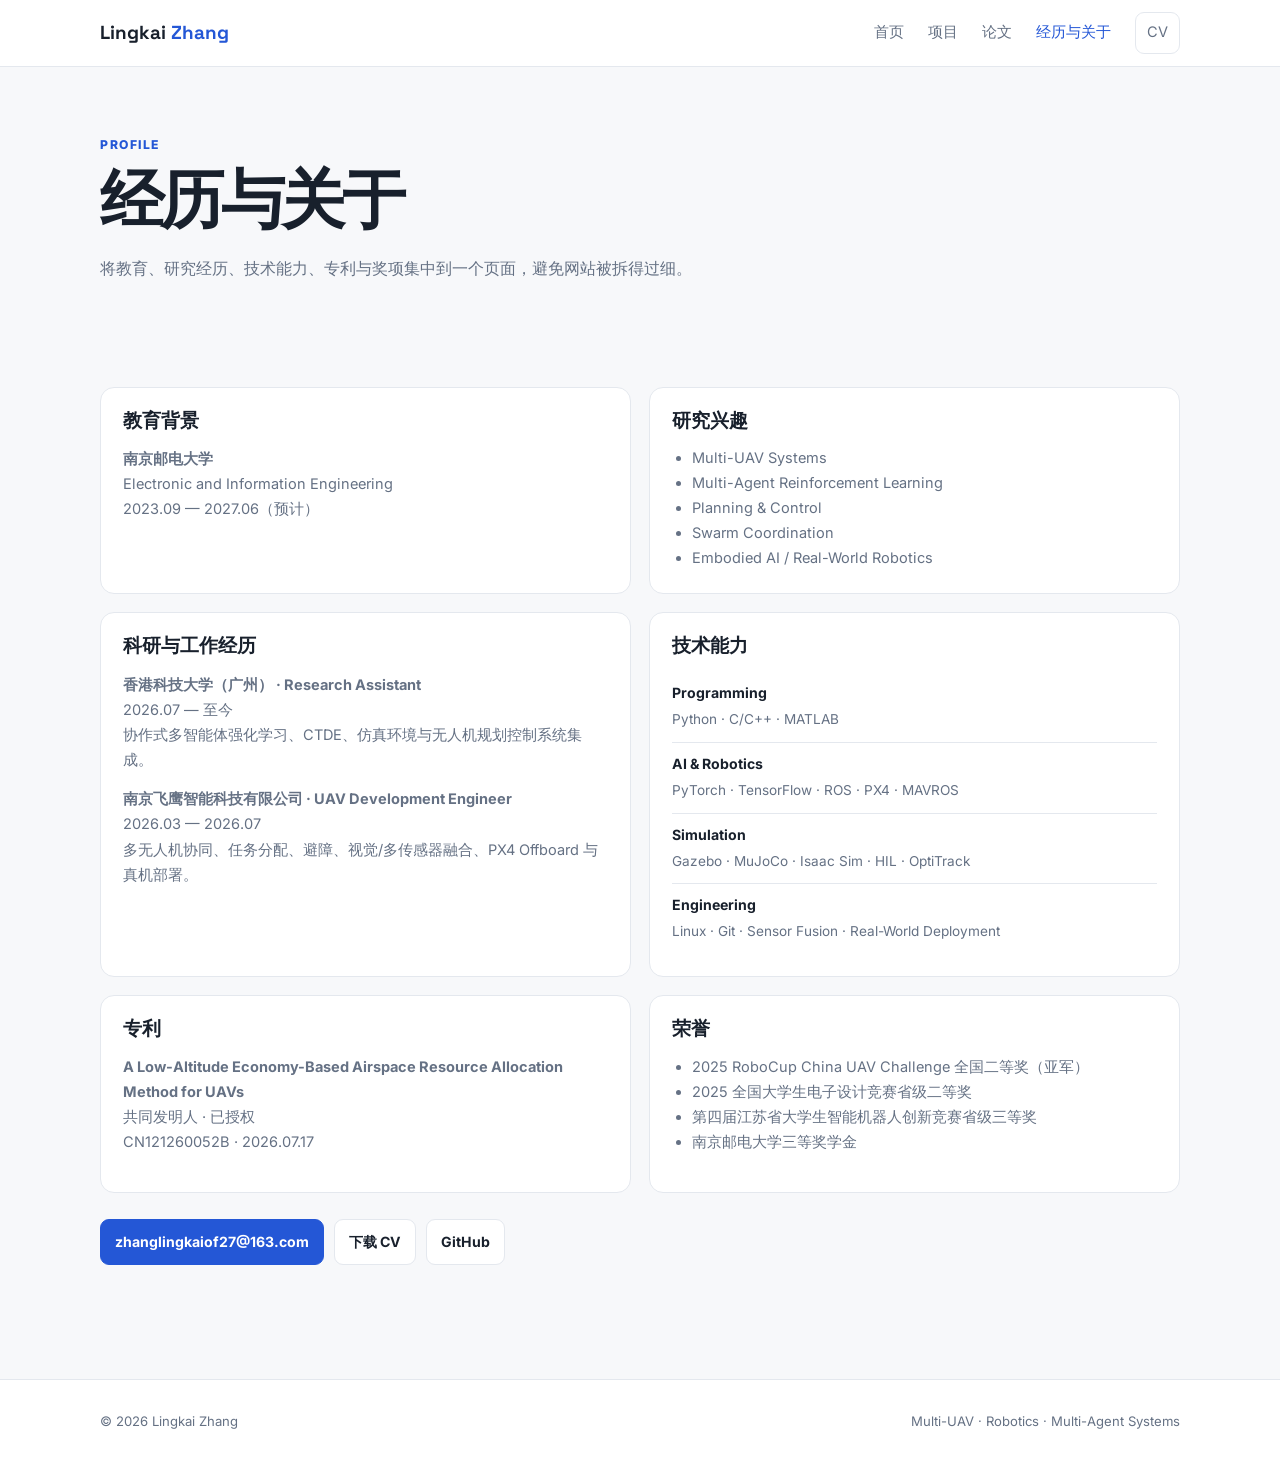
==== profile.html @ ac050c35 "Add files via upload init files" ====
<!doctype html><html lang="zh-CN"><head>
<meta charset="utf-8">
<meta name="viewport" content="width=device-width,initial-scale=1">
<meta name="description" content="Lingkai Zhang 个人科研主页，多无人机、机器人、多智能体系统、规划与控制。">
<title>经历与关于 | Lingkai Zhang</title>
<link rel="preconnect" href="https://fonts.googleapis.com">
<link rel="preconnect" href="https://fonts.gstatic.com" crossorigin>
<link href="https://fonts.googleapis.com/css2?family=Inter:wght@400;500;600;700&family=Space+Grotesk:wght@500;600;700&display=swap" rel="stylesheet">
<link rel="stylesheet" href="style.css">
</head><body>
<header><div class="container nav">
<a class="brand" href="index.html">Lingkai <b>Zhang</b></a>
<nav id="nav"><a class="" href="index.html">首页</a><a class="" href="projects.html">项目</a><a class="" href="publications.html">论文</a><a class="active" href="profile.html">经历与关于</a><a class="cv-link" href="files/Lingkai_Zhang_CV.pdf" target="_blank">CV</a></nav>
<button class="menu" id="menu" aria-label="menu">☰</button>
</div></header>
<main>
<section class="page-head"><div class="container"><div class="eyebrow">Profile</div><h1>经历与关于</h1><p>将教育、研究经历、技术能力、专利与奖项集中到一个页面，避免网站被拆得过细。</p></div></section>
<section class="section"><div class="container"><div class="profile-grid">
<div class="panel"><h2>教育背景</h2><p><strong>南京邮电大学</strong><br>Electronic and Information Engineering<br>2023.09 — 2027.06（预计）</p></div>
<div class="panel"><h2>研究兴趣</h2><ul><li>Multi-UAV Systems</li><li>Multi-Agent Reinforcement Learning</li><li>Planning & Control</li><li>Swarm Coordination</li><li>Embodied AI / Real-World Robotics</li></ul></div>
<div class="panel"><h2>科研与工作经历</h2><p><strong>香港科技大学（广州） · Research Assistant</strong><br>2026.07 — 至今<br>协作式多智能体强化学习、CTDE、仿真环境与无人机规划控制系统集成。</p><p><strong>南京飞鹰智能科技有限公司 · UAV Development Engineer</strong><br>2026.03 — 2026.07<br>多无人机协同、任务分配、避障、视觉/多传感器融合、PX4 Offboard 与真机部署。</p></div>
<div class="panel"><h2>技术能力</h2>
<div class="skill-line"><strong>Programming</strong><span>Python · C/C++ · MATLAB</span></div>
<div class="skill-line"><strong>AI & Robotics</strong><span>PyTorch · TensorFlow · ROS · PX4 · MAVROS</span></div>
<div class="skill-line"><strong>Simulation</strong><span>Gazebo · MuJoCo · Isaac Sim · HIL · OptiTrack</span></div>
<div class="skill-line"><strong>Engineering</strong><span>Linux · Git · Sensor Fusion · Real-World Deployment</span></div></div>
<div class="panel"><h2>专利</h2><p><strong>A Low-Altitude Economy-Based Airspace Resource Allocation Method for UAVs</strong><br>共同发明人 · 已授权<br>CN121260052B · 2026.07.17</p></div>
<div class="panel"><h2>荣誉</h2><ul><li>2025 RoboCup China UAV Challenge 全国二等奖（亚军）</li><li>2025 全国大学生电子设计竞赛省级二等奖</li><li>第四届江苏省大学生智能机器人创新竞赛省级三等奖</li><li>南京邮电大学三等奖学金</li></ul></div>
</div>
<div class="actions"><a class="btn primary" href="mailto:zhanglingkaiof27@163.com">zhanglingkaiof27@163.com</a><a class="btn" href="files/Lingkai_Zhang_CV.pdf" target="_blank">下载 CV</a><a class="btn" href="https://github.com/Higashi-Yui" target="_blank">GitHub</a></div>
</div></section>
</main><footer><div class="container footer">
<span>© <span id="year"></span> Lingkai Zhang</span>
<span>Multi-UAV · Robotics · Multi-Agent Systems</span>
</div></footer><script src="script.js"></script></body></html>
---- style.css ----
:root{
  --bg:#f7f8fa;
  --paper:#ffffff;
  --text:#18202c;
  --muted:#657184;
  --line:#e4e8ee;
  --blue:#2457d6;
  --blue-soft:#edf3ff;
  --green:#176d5a;
  --max:1080px;
  --shadow:0 10px 28px rgba(26,39,64,.06);
}
*{box-sizing:border-box}
html{scroll-behavior:smooth}
body{
  margin:0;
  background:var(--bg);
  color:var(--text);
  font-family:Inter,"PingFang SC","Microsoft YaHei",system-ui,sans-serif;
  line-height:1.72;
}
a{color:inherit;text-decoration:none}
img,video{display:block;max-width:100%}
.container{width:min(var(--max),calc(100% - 36px));margin:auto}
header{
  position:sticky;top:0;z-index:30;
  background:rgba(255,255,255,.92);
  backdrop-filter:blur(12px);
  border-bottom:1px solid var(--line);
}
.nav{height:66px;display:flex;align-items:center;justify-content:space-between}
.brand{font-family:"Space Grotesk",sans-serif;font-size:1.18rem;font-weight:700}
.brand b{color:var(--blue)}
nav{display:flex;gap:24px;align-items:center}
nav a{font-size:.91rem;color:var(--muted)}
nav a:hover,nav a.active{color:var(--blue)}
.cv-link{border:1px solid var(--line);padding:7px 11px;border-radius:9px;background:#fff}
.menu{display:none;border:0;background:transparent;font-size:1.35rem}
main{min-height:70vh}
.hero{padding:88px 0 60px}
.hero-inner{max-width:850px}
.eyebrow{font-size:.76rem;letter-spacing:.13em;font-weight:800;color:var(--blue);text-transform:uppercase}
h1,h2,h3{font-family:"Space Grotesk","PingFang SC","Microsoft YaHei",sans-serif;line-height:1.2}
h1{font-size:clamp(3rem,7vw,5.8rem);letter-spacing:-.055em;margin:.12em 0 .22em}
h1 span{color:var(--blue)}
.hero p{font-size:1.12rem;color:var(--muted);max-width:760px;margin:0}
.hero-meta{display:flex;gap:10px 22px;flex-wrap:wrap;margin-top:24px;color:#495467;font-size:.92rem}
.actions{display:flex;gap:10px;flex-wrap:wrap;margin-top:26px}
.btn{display:inline-flex;align-items:center;padding:10px 14px;border-radius:9px;border:1px solid var(--line);background:#fff;font-weight:700;font-size:.88rem}
.btn.primary{background:var(--blue);color:#fff;border-color:var(--blue)}
.section{padding:54px 0}
.section + .section{border-top:1px solid var(--line)}
.section-head{display:flex;justify-content:space-between;align-items:end;gap:24px;margin-bottom:24px}
.section-head h2{margin:0;font-size:1.8rem;letter-spacing:-.025em}
.section-head p{margin:0;color:var(--muted);font-size:.91rem}
.more{color:var(--blue);font-weight:700;font-size:.88rem}
.cards{display:grid;grid-template-columns:repeat(3,1fr);gap:16px}
.card{
  background:var(--paper);border:1px solid var(--line);border-radius:14px;
  overflow:hidden;box-shadow:var(--shadow)
}
.card-media{aspect-ratio:16/9;overflow:hidden;background:#e9edf4}
.card-media img,.card-media video{width:100%;height:100%;object-fit:cover}
.card-body{padding:18px}
.label{font-size:.72rem;font-weight:800;letter-spacing:.08em;color:var(--blue);text-transform:uppercase}
.card h3{font-size:1.06rem;margin:.35rem 0 .55rem}
.card p{font-size:.9rem;color:var(--muted);margin:0}
.tags{display:flex;gap:6px;flex-wrap:wrap;margin-top:14px}
.tags span{font-size:.72rem;background:var(--blue-soft);color:#3a568d;padding:4px 8px;border-radius:999px}
.list{background:#fff;border:1px solid var(--line);border-radius:14px;overflow:hidden}
.list-item{display:grid;grid-template-columns:125px 1fr;gap:22px;padding:20px;border-bottom:1px solid var(--line)}
.list-item:last-child{border-bottom:0}
.list-side{font-size:.82rem;color:var(--green);font-weight:800}
.list-item h3{font-size:1rem;margin:0 0 6px}
.list-item p{margin:0;color:var(--muted);font-size:.9rem}
.page-head{padding:68px 0 34px}
.page-head h1{font-size:clamp(2.6rem,5vw,4.4rem);margin:.1em 0 .15em}
.page-head p{color:var(--muted);max-width:760px}
.project-list{display:flex;flex-direction:column;gap:18px}
.project-row{
  display:grid;grid-template-columns:310px 1fr;gap:24px;background:#fff;
  border:1px solid var(--line);border-radius:14px;overflow:hidden
}
.project-row.no-media{grid-template-columns:1fr}
.project-row .media{min-height:210px;background:#eef1f6}
.project-row .media img,.project-row .media video{width:100%;height:100%;object-fit:cover}
.project-copy{padding:22px}
.project-copy h2{font-size:1.25rem;margin:.3rem 0 .55rem}
.project-copy p{color:var(--muted);font-size:.91rem;margin:.4rem 0}
.project-copy ul{margin:10px 0 0;padding-left:20px;color:#475367;font-size:.9rem}
.project-copy li{margin:3px 0}
.result-strip{margin-top:15px;padding:11px 13px;background:#f5f8ff;border-radius:9px;color:#40587f;font-size:.84rem}
.media-pair{display:grid;grid-template-columns:1.4fr .8fr;gap:12px;margin-top:15px}
.media-pair img,.media-pair video{border-radius:10px;border:1px solid var(--line);width:100%;height:100%;object-fit:cover}
.pub-item{padding:22px 0;border-bottom:1px solid var(--line)}
.pub-item:first-child{border-top:1px solid var(--line)}
.pub-item h3{font-size:1.05rem;margin:0 0 6px}
.pub-item p{margin:0;color:var(--muted);font-size:.9rem}
.status{display:inline-block;margin-top:9px;padding:4px 8px;border-radius:6px;background:var(--blue-soft);color:#35518d;font-size:.76rem;font-weight:800}
.profile-grid{display:grid;grid-template-columns:1fr 1fr;gap:18px}
.panel{background:#fff;border:1px solid var(--line);border-radius:14px;padding:22px}
.panel h2{font-size:1.18rem;margin:0 0 14px}
.panel p,.panel li{color:var(--muted);font-size:.91rem}
.panel ul{padding-left:20px;margin:0}
.skill-line{padding:9px 0;border-bottom:1px solid var(--line)}
.skill-line:last-child{border-bottom:0}
.skill-line strong{display:block;font-size:.88rem}
.skill-line span{font-size:.85rem;color:var(--muted)}
.video-block{margin-top:16px;max-width:720px}
.video-block video{border-radius:12px;border:1px solid var(--line);width:100%;background:#111}
footer{margin-top:60px;background:#fff;border-top:1px solid var(--line)}
.footer{min-height:82px;display:flex;align-items:center;justify-content:space-between;gap:18px;color:var(--muted);font-size:.82rem}
@media(max-width:820px){
  nav{display:none;position:absolute;top:66px;left:18px;right:18px;flex-direction:column;align-items:flex-start;padding:16px;background:#fff;border:1px solid var(--line);border-radius:12px;box-shadow:var(--shadow)}
  nav.open{display:flex}.menu{display:block}
  .cards{grid-template-columns:1fr}
  .project-row{grid-template-columns:1fr}
  .profile-grid{grid-template-columns:1fr}
}
@media(max-width:580px){
  .container{width:min(var(--max),calc(100% - 26px))}
  .hero{padding:62px 0 40px}
  .section{padding:42px 0}
  .list-item{grid-template-columns:1fr;gap:5px}
  .media-pair{grid-template-columns:1fr}
  .footer{flex-direction:column;align-items:flex-start;justify-content:center}
}
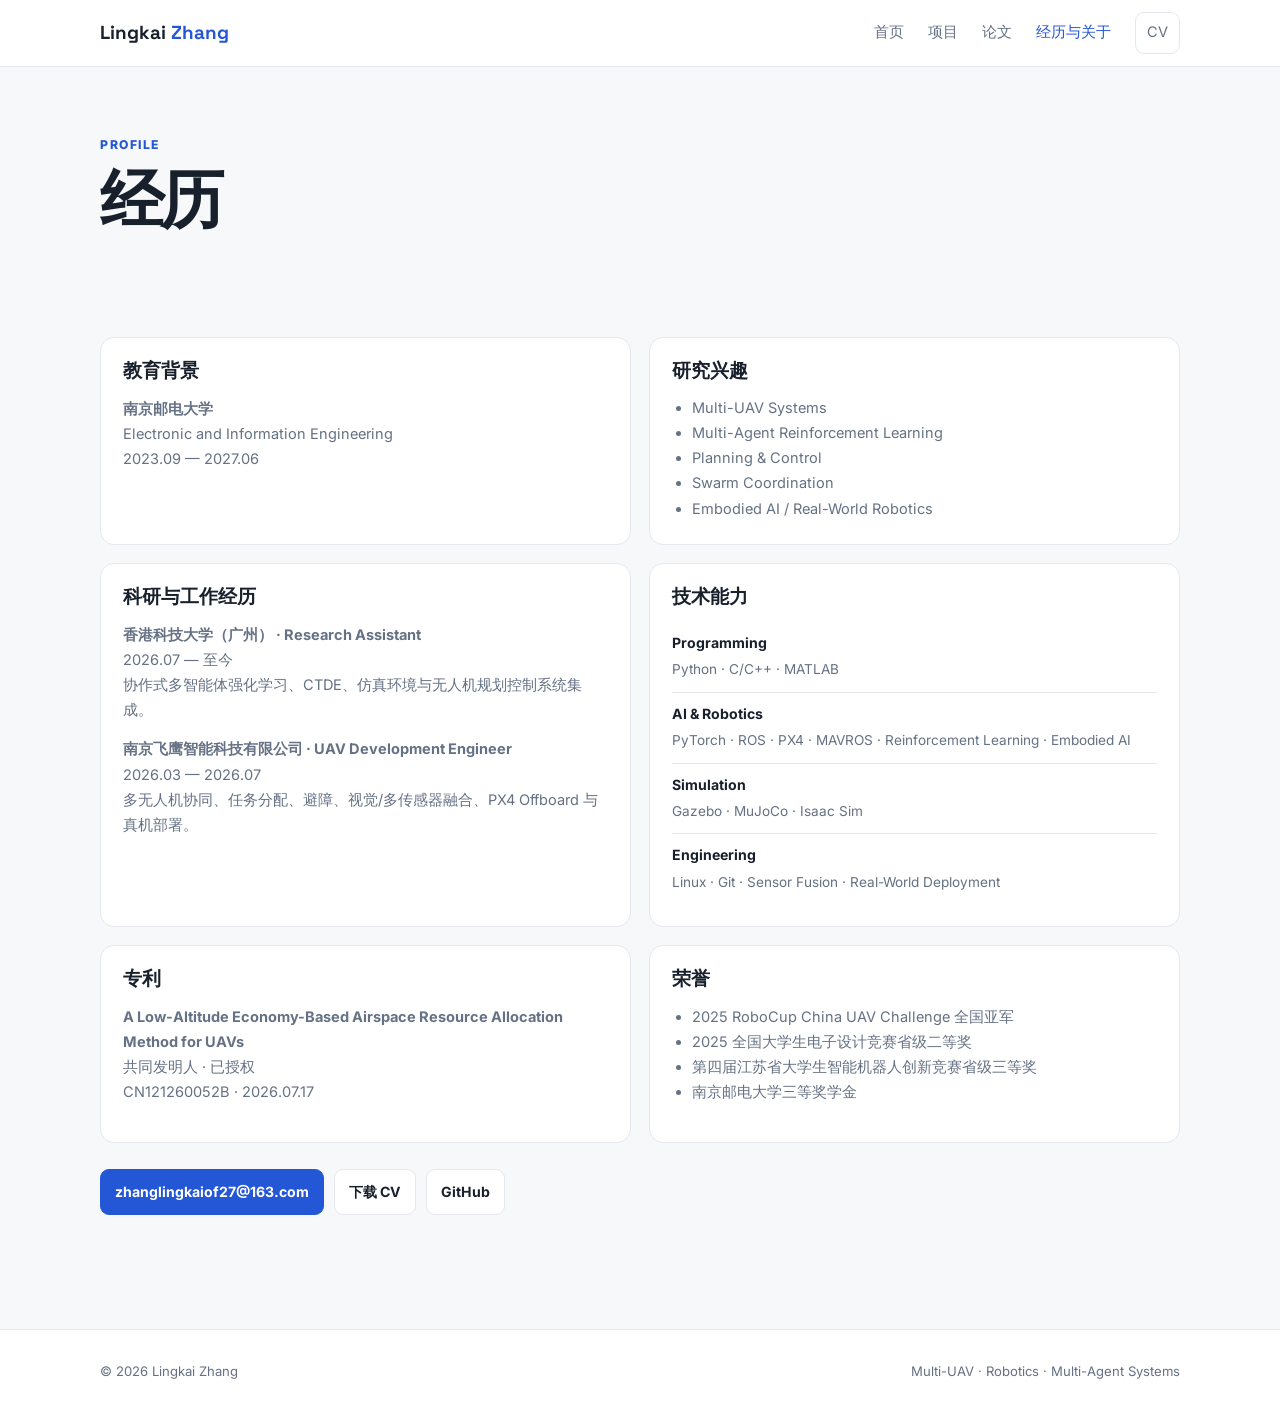
==== commit bd38925f: "Update profile.html" ====
--- a/profile.html
+++ b/profile.html
@@ -2,7 +2,7 @@
 <meta charset="utf-8">
 <meta name="viewport" content="width=device-width,initial-scale=1">
 <meta name="description" content="Lingkai Zhang 个人科研主页，多无人机、机器人、多智能体系统、规划与控制。">
-<title>经历与关于 | Lingkai Zhang</title>
+<title>经历 | Lingkai Zhang</title>
 <link rel="preconnect" href="https://fonts.googleapis.com">
 <link rel="preconnect" href="https://fonts.gstatic.com" crossorigin>
 <link href="https://fonts.googleapis.com/css2?family=Inter:wght@400;500;600;700&family=Space+Grotesk:wght@500;600;700&display=swap" rel="stylesheet">
@@ -14,22 +14,22 @@
 <button class="menu" id="menu" aria-label="menu">☰</button>
 </div></header>
 <main>
-<section class="page-head"><div class="container"><div class="eyebrow">Profile</div><h1>经历与关于</h1><p>将教育、研究经历、技术能力、专利与奖项集中到一个页面，避免网站被拆得过细。</p></div></section>
+<section class="page-head"><div class="container"><div class="eyebrow">Profile</div><h1>经历</h1></div></section>
 <section class="section"><div class="container"><div class="profile-grid">
-<div class="panel"><h2>教育背景</h2><p><strong>南京邮电大学</strong><br>Electronic and Information Engineering<br>2023.09 — 2027.06（预计）</p></div>
+<div class="panel"><h2>教育背景</h2><p><strong>南京邮电大学</strong><br>Electronic and Information Engineering<br>2023.09 — 2027.06</p></div>
 <div class="panel"><h2>研究兴趣</h2><ul><li>Multi-UAV Systems</li><li>Multi-Agent Reinforcement Learning</li><li>Planning & Control</li><li>Swarm Coordination</li><li>Embodied AI / Real-World Robotics</li></ul></div>
 <div class="panel"><h2>科研与工作经历</h2><p><strong>香港科技大学（广州） · Research Assistant</strong><br>2026.07 — 至今<br>协作式多智能体强化学习、CTDE、仿真环境与无人机规划控制系统集成。</p><p><strong>南京飞鹰智能科技有限公司 · UAV Development Engineer</strong><br>2026.03 — 2026.07<br>多无人机协同、任务分配、避障、视觉/多传感器融合、PX4 Offboard 与真机部署。</p></div>
 <div class="panel"><h2>技术能力</h2>
 <div class="skill-line"><strong>Programming</strong><span>Python · C/C++ · MATLAB</span></div>
-<div class="skill-line"><strong>AI & Robotics</strong><span>PyTorch · TensorFlow · ROS · PX4 · MAVROS</span></div>
-<div class="skill-line"><strong>Simulation</strong><span>Gazebo · MuJoCo · Isaac Sim · HIL · OptiTrack</span></div>
+<div class="skill-line"><strong>AI & Robotics</strong><span>PyTorch · ROS · PX4 · MAVROS · Reinforcement Learning · Embodied AI</span></div>
+<div class="skill-line"><strong>Simulation</strong><span>Gazebo · MuJoCo · Isaac Sim</span></div>
 <div class="skill-line"><strong>Engineering</strong><span>Linux · Git · Sensor Fusion · Real-World Deployment</span></div></div>
 <div class="panel"><h2>专利</h2><p><strong>A Low-Altitude Economy-Based Airspace Resource Allocation Method for UAVs</strong><br>共同发明人 · 已授权<br>CN121260052B · 2026.07.17</p></div>
-<div class="panel"><h2>荣誉</h2><ul><li>2025 RoboCup China UAV Challenge 全国二等奖（亚军）</li><li>2025 全国大学生电子设计竞赛省级二等奖</li><li>第四届江苏省大学生智能机器人创新竞赛省级三等奖</li><li>南京邮电大学三等奖学金</li></ul></div>
+<div class="panel"><h2>荣誉</h2><ul><li>2025 RoboCup China UAV Challenge 全国亚军</li><li>2025 全国大学生电子设计竞赛省级二等奖</li><li>第四届江苏省大学生智能机器人创新竞赛省级三等奖</li><li>南京邮电大学三等奖学金</li></ul></div>
 </div>
 <div class="actions"><a class="btn primary" href="mailto:zhanglingkaiof27@163.com">zhanglingkaiof27@163.com</a><a class="btn" href="files/Lingkai_Zhang_CV.pdf" target="_blank">下载 CV</a><a class="btn" href="https://github.com/Higashi-Yui" target="_blank">GitHub</a></div>
 </div></section>
 </main><footer><div class="container footer">
 <span>© <span id="year"></span> Lingkai Zhang</span>
 <span>Multi-UAV · Robotics · Multi-Agent Systems</span>
-</div></footer><script src="script.js"></script></body></html>+</div></footer><script src="script.js"></script></body></html>
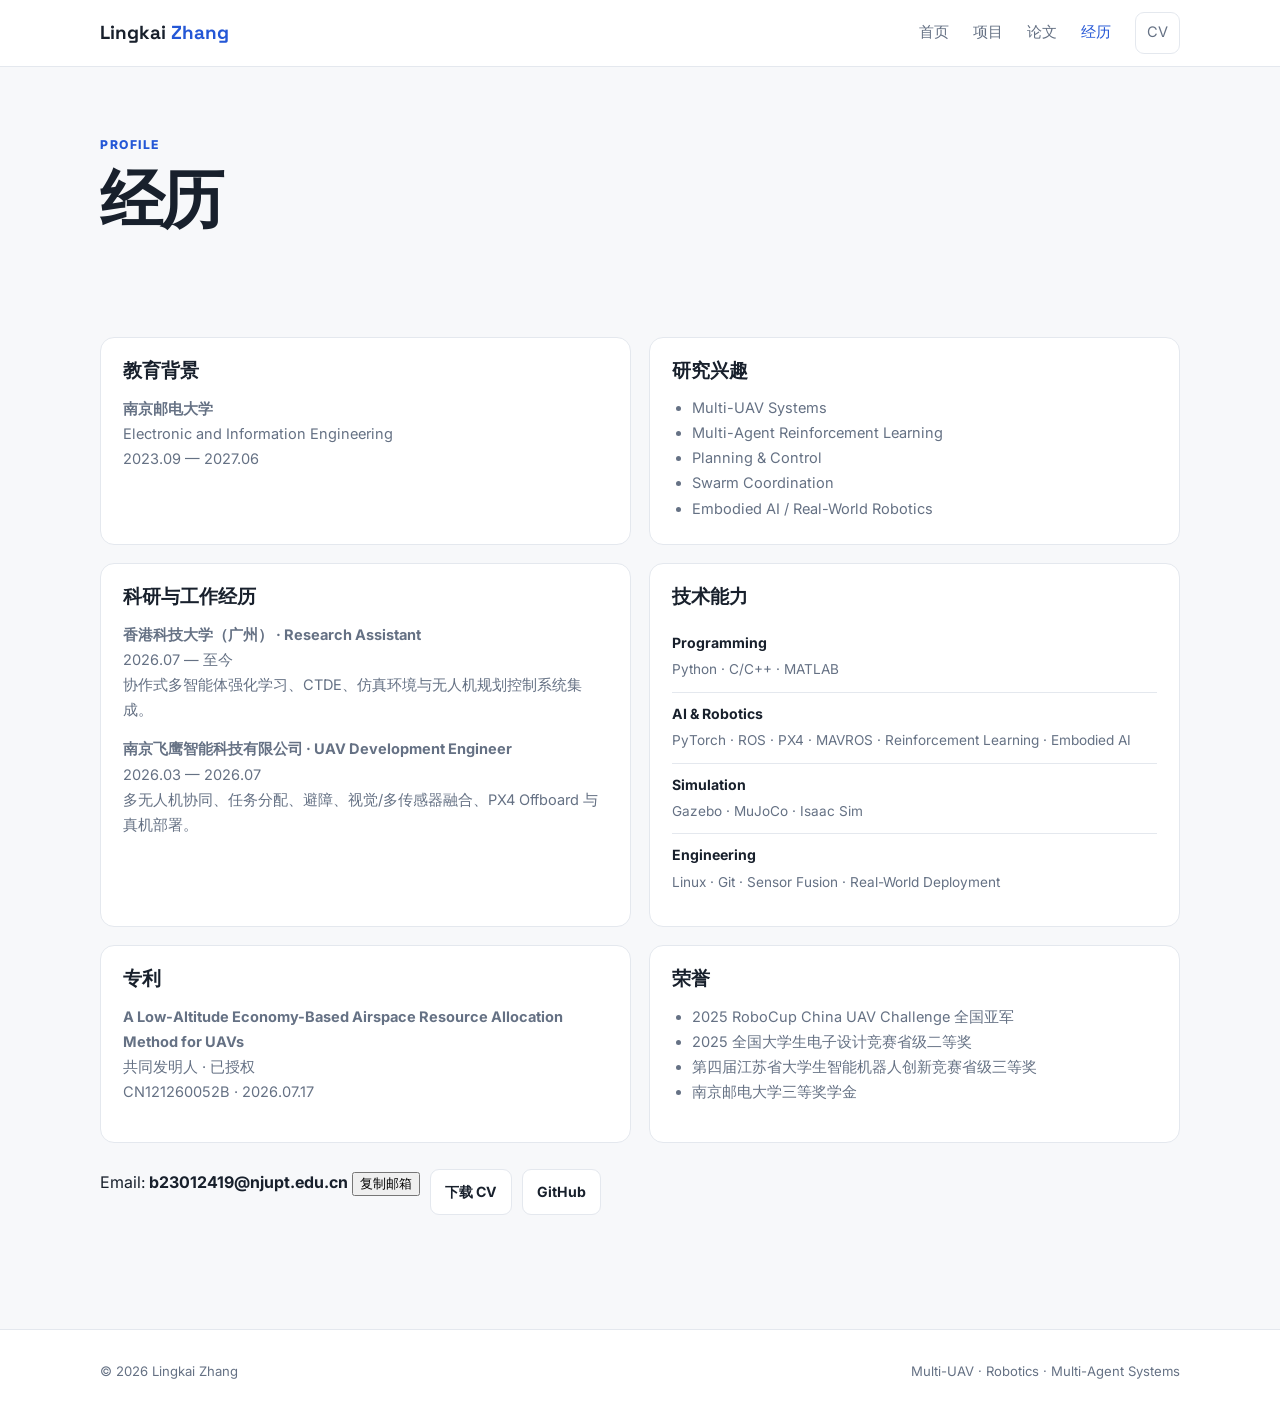
==== commit 555ffd64: "Update profile.html" ====
--- a/profile.html
+++ b/profile.html
@@ -10,7 +10,7 @@
 </head><body>
 <header><div class="container nav">
 <a class="brand" href="index.html">Lingkai <b>Zhang</b></a>
-<nav id="nav"><a class="" href="index.html">首页</a><a class="" href="projects.html">项目</a><a class="" href="publications.html">论文</a><a class="active" href="profile.html">经历与关于</a><a class="cv-link" href="files/Lingkai_Zhang_CV.pdf" target="_blank">CV</a></nav>
+<nav id="nav"><a class="" href="index.html">首页</a><a class="" href="projects.html">项目</a><a class="" href="publications.html">论文</a><a class="active" href="profile.html">经历</a><a class="cv-link" href="files/Lingkai_Zhang_CV.pdf" target="_blank">CV</a></nav>
 <button class="menu" id="menu" aria-label="menu">☰</button>
 </div></header>
 <main>
@@ -27,7 +27,11 @@
 <div class="panel"><h2>专利</h2><p><strong>A Low-Altitude Economy-Based Airspace Resource Allocation Method for UAVs</strong><br>共同发明人 · 已授权<br>CN121260052B · 2026.07.17</p></div>
 <div class="panel"><h2>荣誉</h2><ul><li>2025 RoboCup China UAV Challenge 全国亚军</li><li>2025 全国大学生电子设计竞赛省级二等奖</li><li>第四届江苏省大学生智能机器人创新竞赛省级三等奖</li><li>南京邮电大学三等奖学金</li></ul></div>
 </div>
-<div class="actions"><a class="btn primary" href="mailto:zhanglingkaiof27@163.com">zhanglingkaiof27@163.com</a><a class="btn" href="files/Lingkai_Zhang_CV.pdf" target="_blank">下载 CV</a><a class="btn" href="https://github.com/Higashi-Yui" target="_blank">GitHub</a></div>
+<div class="actions"><div class="contact-inline">
+  <span>Email:</span>
+  <strong id="profileEmailText">b23012419@njupt.edu.cn</strong>
+  <button class="copy-email-btn" id="copyProfileEmailBtn" type="button">复制邮箱</button>
+</div><a class="btn" href="files/Lingkai_Zhang_CV.pdf" target="_blank">下载 CV</a><a class="btn" href="https://github.com/Higashi-Yui" target="_blank">GitHub</a></div>
 </div></section>
 </main><footer><div class="container footer">
 <span>© <span id="year"></span> Lingkai Zhang</span>
